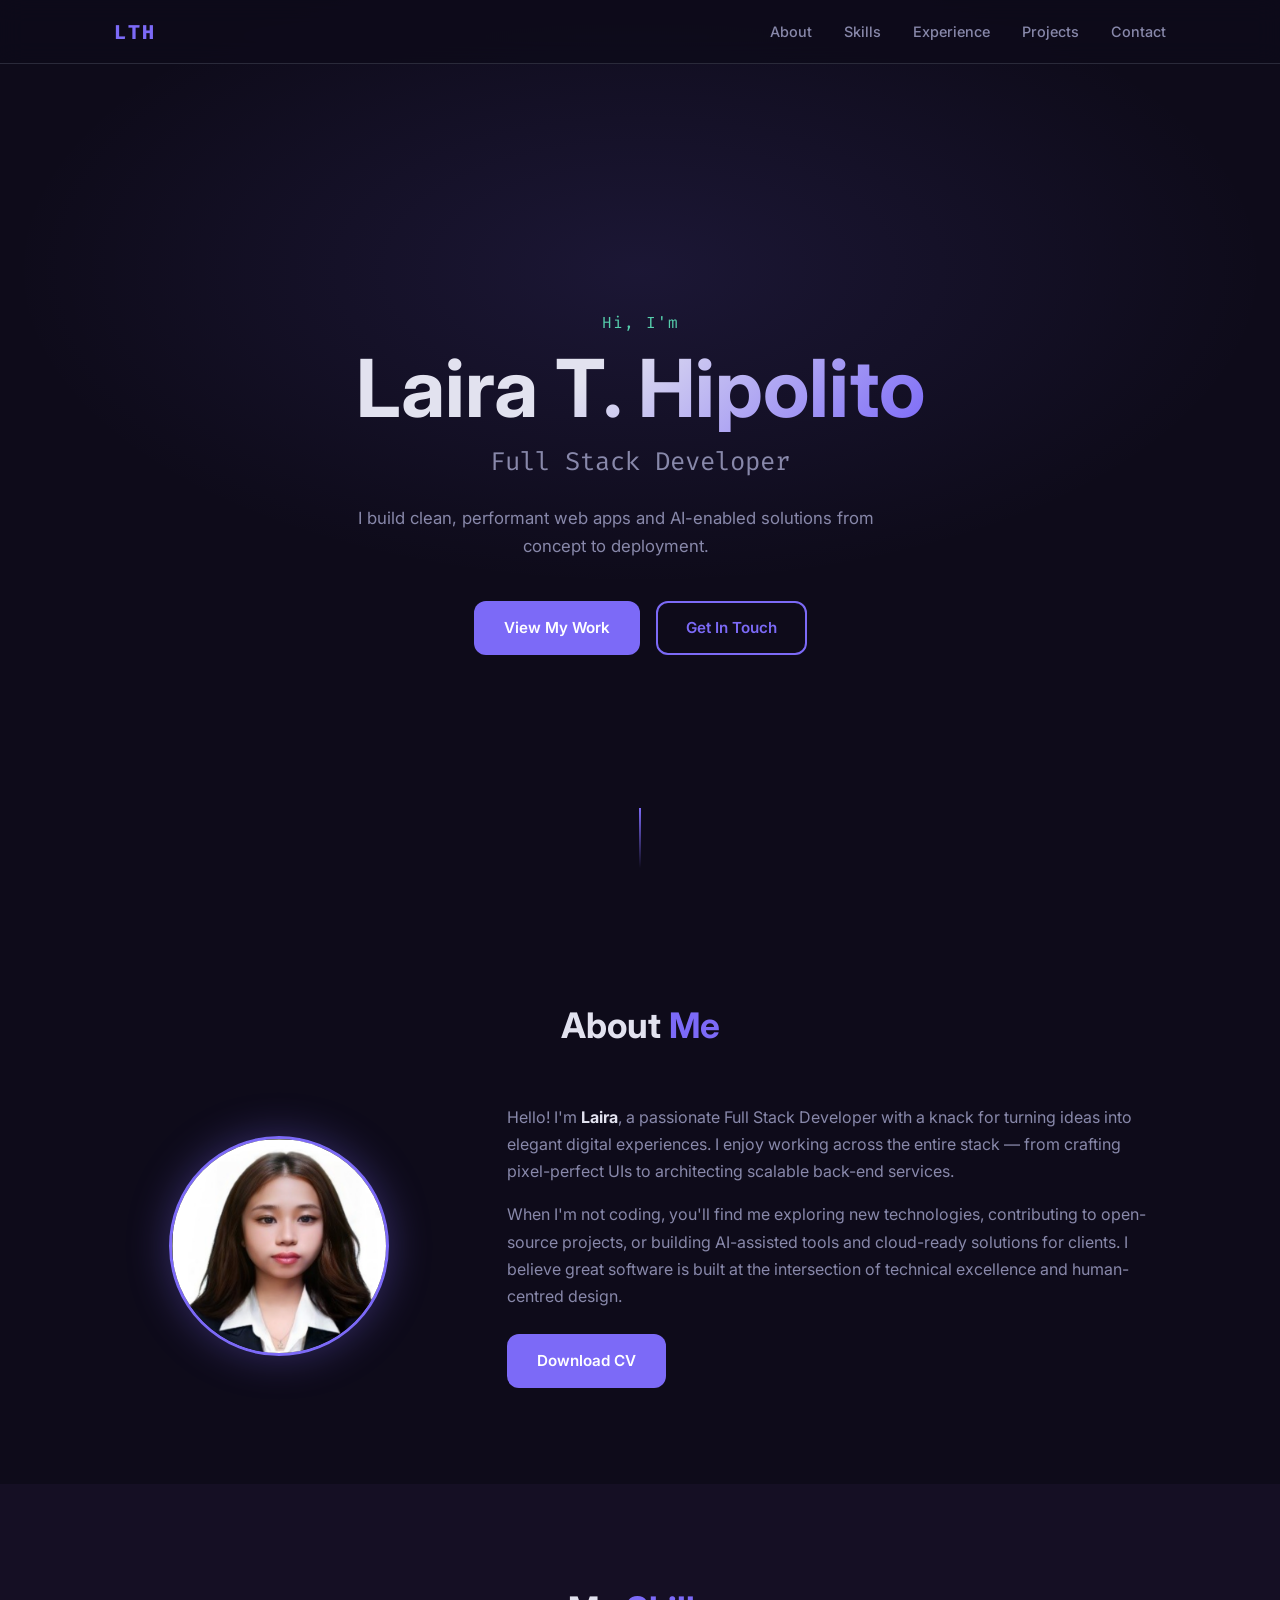
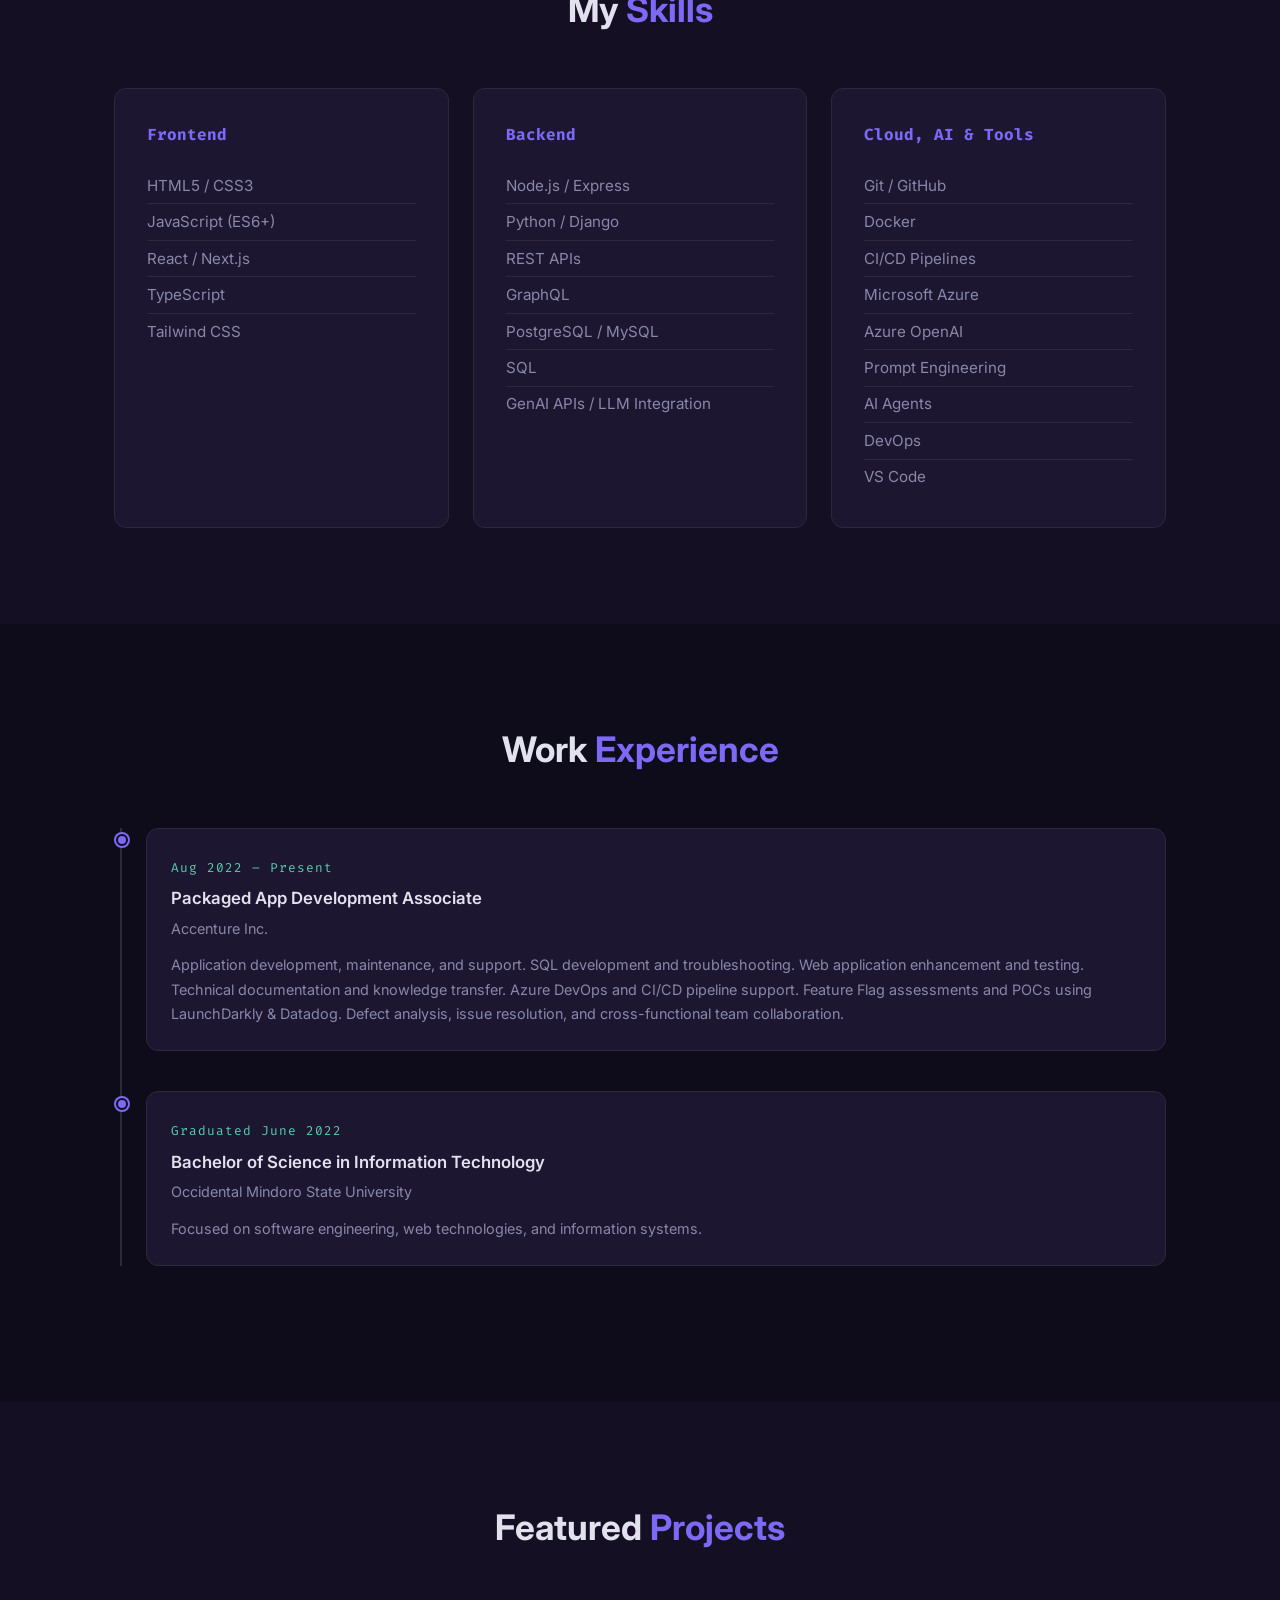
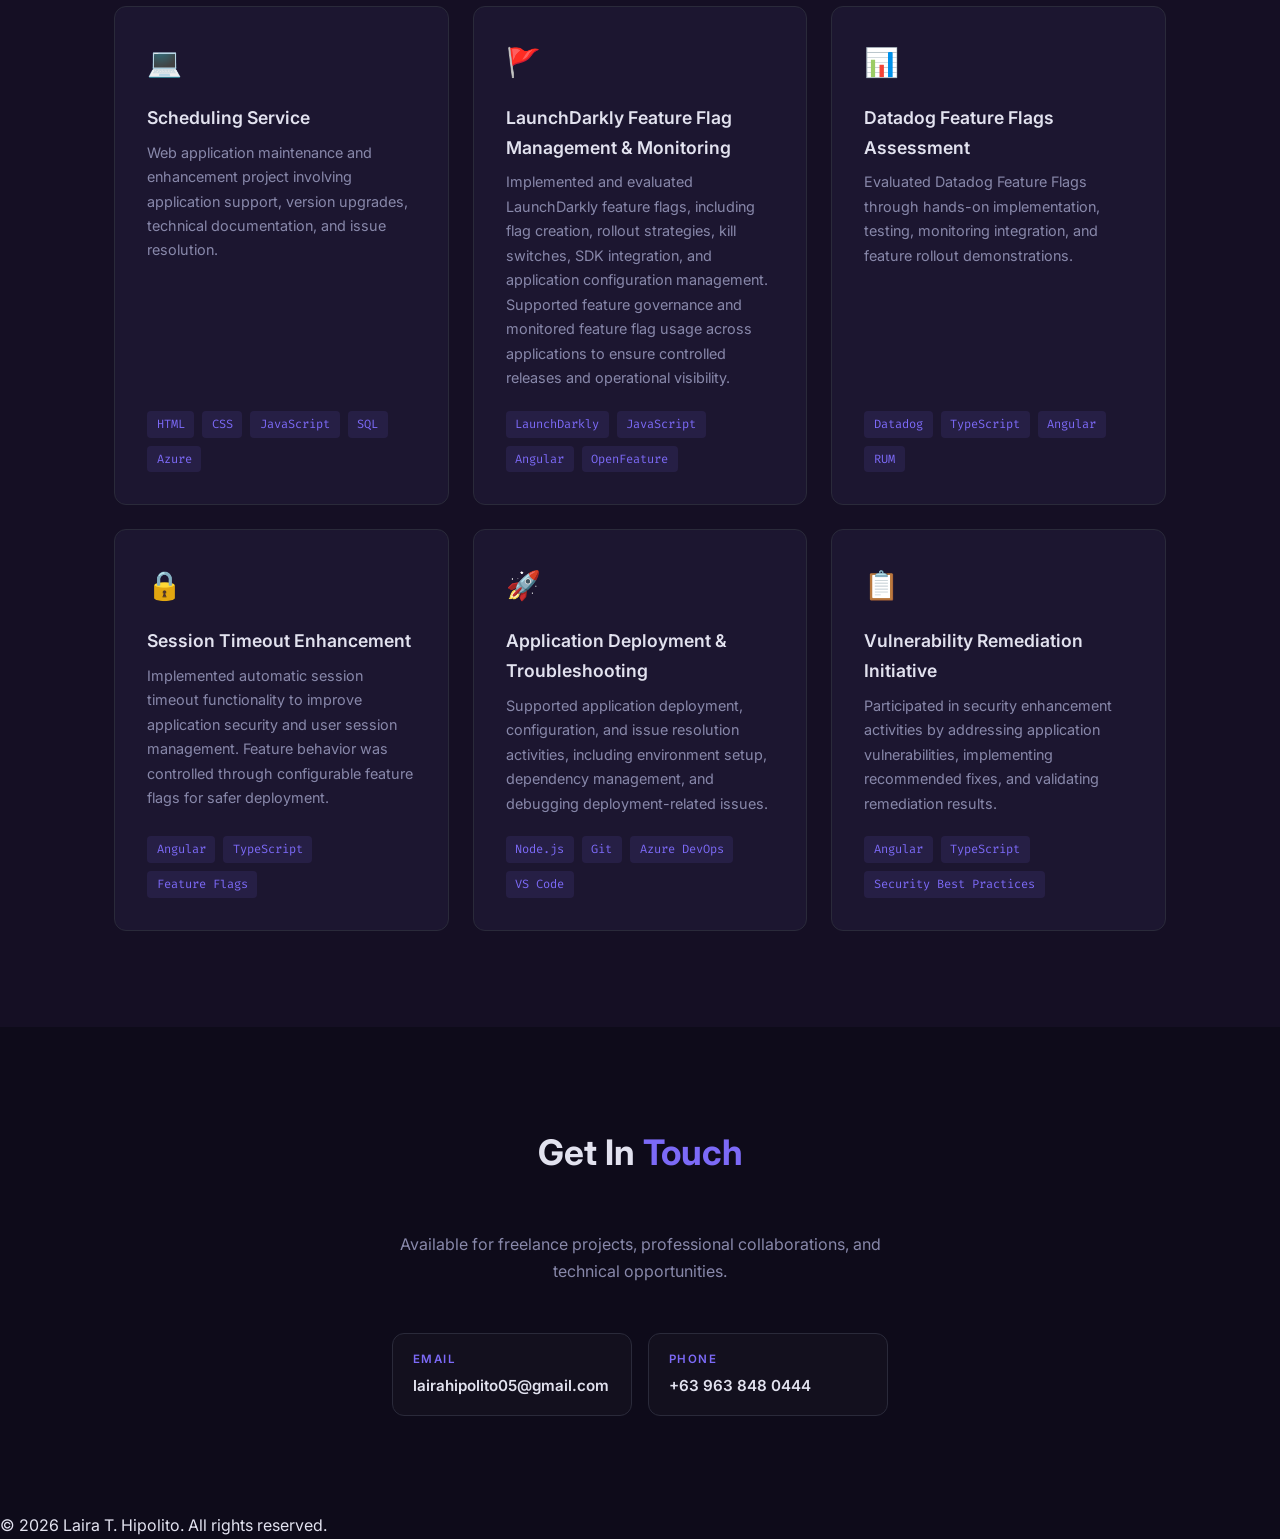
==== index.html @ b0da5ef1 "Initial portfolio website" ====
<!DOCTYPE html>

<html lang="en">

<head>

  <meta charset="UTF-8" />

  <meta name="viewport" content="width=device-width, initial-scale=1.0" />

  <meta name="description" content="Portfolio of Laira T. Hipolito – Full Stack Developer" />

  <title>Laira T. Hipolito | Full Stack Developer</title>

  <link rel="stylesheet" href="css/style.css" />

  <link rel="preconnect" href="https://fonts.googleapis.com" />

  <link rel="preconnect" href="https://fonts.gstatic.com" crossorigin />

  <link href="https://fonts.googleapis.com/css2?family=Inter:wght@300;400;500;600;700&family=Fira+Code:wght@400;500&display=swap" rel="stylesheet" />

</head>

<body>

 

  <!-- ── Navigation ── -->

  <nav class="nav" id="navbar">

    <div class="nav__container">

      <a class="nav__logo" href="#hero">LTH</a>

      <button class="nav__toggle" id="navToggle" aria-label="Toggle menu">

        <span></span><span></span><span></span>

      </button>

      <ul class="nav__links" id="navLinks">

        <li><a href="#about">About</a></li>

        <li><a href="#skills">Skills</a></li>

        <li><a href="#experience">Experience</a></li>

        <li><a href="#projects">Projects</a></li>

        <li><a href="#contact">Contact</a></li>

      </ul>

    </div>

  </nav>

 

  <!-- ── Hero ── -->

  <section class="hero" id="hero">

    <div class="hero__content">

      <p class="hero__greeting">Hi, I'm</p>

      <h1 class="hero__name">Laira T. Hipolito</h1>

      <h2 class="hero__title">Full Stack Developer</h2>

      <p class="hero__tagline">I build clean, performant web apps and AI-enabled solutions from concept to deployment.</p>

      <div class="hero__cta">

        <a href="#projects" class="btn btn--primary">View My Work</a>

        <a href="#contact" class="btn btn--outline">Get In Touch</a>

      </div>

    </div>

    <div class="hero__scroll" aria-hidden="true">

      <div class="hero__scroll-line"></div>

    </div>

  </section>

 

  <!-- ── About ── -->

  <section class="section" id="about">

    <div class="container">

      <h2 class="section__title">About <span>Me</span></h2>

      <div class="about__grid">

        <div class="about__image-wrap">

          <img src="images/profile.png" alt="Laira T. Hipolito" class="about__photo" />

        </div>

        <div class="about__text">

          <p>

            Hello! I'm <strong>Laira</strong>, a passionate Full Stack Developer with a knack for

            turning ideas into elegant digital experiences. I enjoy working across the entire

            stack — from crafting pixel-perfect UIs to architecting scalable back-end services.

          </p>

          <p>

            When I'm not coding, you'll find me exploring new technologies, contributing to

            open-source projects, or building AI-assisted tools and cloud-ready solutions for clients.

            I believe great software is built at the intersection of technical excellence and

            human-centred design.

          </p>

          <a href="cv.html" target="_blank" rel="noopener" class="btn btn--primary">Download CV</a>

        </div>

      </div>

    </div>

  </section>

 

  <!-- ── Skills ── -->

  <section class="section section--alt" id="skills">

    <div class="container">

      <h2 class="section__title">My <span>Skills</span></h2>

      <div class="skills__grid">

 

        <div class="skill-card">

          <h3 class="skill-card__category">Frontend</h3>

          <ul class="skill-card__list">

            <li>HTML5 / CSS3</li>

            <li>JavaScript (ES6+)</li>

            <li>React / Next.js</li>

            <li>TypeScript</li>

            <li>Tailwind CSS</li>

          </ul>

        </div>

 

        <div class="skill-card">

          <h3 class="skill-card__category">Backend</h3>

          <ul class="skill-card__list">

            <li>Node.js / Express</li>

            <li>Python / Django</li>

            <li>REST APIs</li>

            <li>GraphQL</li>

            <li>PostgreSQL / MySQL</li>

            <li>SQL</li>

            <li>GenAI APIs / LLM Integration</li>

          </ul>

        </div>

 

        <div class="skill-card">

          <h3 class="skill-card__category">Cloud, AI &amp; Tools</h3>

          <ul class="skill-card__list">

            <li>Git / GitHub</li>

            <li>Docker</li>

            <li>CI/CD Pipelines</li>

            <li>Microsoft Azure</li>

            <li>Azure OpenAI</li>

            <li>Prompt Engineering</li>

            <li>AI Agents</li>

            <li>DevOps</li>

            <li>VS Code</li>

          </ul>

        </div>

 

      </div>

    </div>

  </section>

 

  <!-- ── Experience ── -->

  <section class="section" id="experience">

    <div class="container">

      <h2 class="section__title">Work <span>Experience</span></h2>

      <div class="timeline">

 

        <div class="timeline__item">

          <div class="timeline__dot"></div>

          <div class="timeline__card">

            <span class="timeline__date">Aug 2022 – Present</span>

            <h3 class="timeline__role">Packaged App Development Associate</h3>

            <p class="timeline__company">Accenture Inc.</p>

            <p class="timeline__desc">

              Application development, maintenance, and support. SQL development and troubleshooting.

              Web application enhancement and testing. Technical documentation and knowledge transfer.

              Azure DevOps and CI/CD pipeline support. Feature Flag assessments and POCs using

              LaunchDarkly &amp; Datadog. Defect analysis, issue resolution, and cross-functional

              team collaboration.

            </p>

          </div>

        </div>

 

        <div class="timeline__item">

          <div class="timeline__dot"></div>

          <div class="timeline__card">

            <span class="timeline__date">Graduated June 2022</span>

            <h3 class="timeline__role">Bachelor of Science in Information Technology</h3>

            <p class="timeline__company">Occidental Mindoro State University</p>

            <p class="timeline__desc">

              Focused on software engineering, web technologies, and information systems.

            </p>

          </div>

        </div>

 

      </div>

    </div>

  </section>

 

  <!-- ── Projects ── -->

  <section class="section section--alt" id="projects">

    <div class="container">

      <h2 class="section__title">Featured <span>Projects</span></h2>

      <div class="projects__grid">

 

        <article class="project-card">

          <div class="project-card__header">

            <span class="project-card__icon">&#128187;</span>

          </div>

          <h3 class="project-card__title">Scheduling Service</h3>

          <p class="project-card__desc">

            Web application maintenance and enhancement project involving application support,

            version upgrades, technical documentation, and issue resolution.

          </p>

          <ul class="project-card__tags">

            <li>HTML</li><li>CSS</li><li>JavaScript</li><li>SQL</li><li>Azure</li>

          </ul>

        </article>

 

        <article class="project-card">

          <div class="project-card__header">

            <span class="project-card__icon">&#128681;</span>

          </div>

          <h3 class="project-card__title">LaunchDarkly Feature Flag Management &amp; Monitoring</h3>

          <p class="project-card__desc">

            Implemented and evaluated LaunchDarkly feature flags, including flag creation, rollout

            strategies, kill switches, SDK integration, and application configuration management.

            Supported feature governance and monitored feature flag usage across applications to

            ensure controlled releases and operational visibility.

          </p>

          <ul class="project-card__tags">

            <li>LaunchDarkly</li><li>JavaScript</li><li>Angular</li><li>OpenFeature</li>

          </ul>

        </article>

 

        <article class="project-card">

          <div class="project-card__header">

            <span class="project-card__icon">&#128202;</span>

          </div>

          <h3 class="project-card__title">Datadog Feature Flags Assessment</h3>

          <p class="project-card__desc">

            Evaluated Datadog Feature Flags through hands-on implementation, testing, monitoring

            integration, and feature rollout demonstrations.

          </p>

          <ul class="project-card__tags">

            <li>Datadog</li><li>TypeScript</li><li>Angular</li><li>RUM</li>

          </ul>

        </article>

 

        <article class="project-card">

          <div class="project-card__header">

            <span class="project-card__icon">&#128274;</span>

          </div>

          <h3 class="project-card__title">Session Timeout Enhancement</h3>

          <p class="project-card__desc">

            Implemented automatic session timeout functionality to improve application security

            and user session management. Feature behavior was controlled through configurable

            feature flags for safer deployment.

          </p>

          <ul class="project-card__tags">

            <li>Angular</li><li>TypeScript</li><li>Feature Flags</li>

          </ul>

        </article>

 

        <article class="project-card">

          <div class="project-card__header">

            <span class="project-card__icon">&#128640;</span>

          </div>

          <h3 class="project-card__title">Application Deployment &amp; Troubleshooting</h3>

          <p class="project-card__desc">

            Supported application deployment, configuration, and issue resolution activities,

            including environment setup, dependency management, and debugging deployment-related issues.

          </p>

          <ul class="project-card__tags">

            <li>Node.js</li><li>Git</li><li>Azure DevOps</li><li>VS Code</li>

          </ul>

        </article>

 

        <article class="project-card">

          <div class="project-card__header">

            <span class="project-card__icon">&#128203;</span>

          </div>

          <h3 class="project-card__title">Vulnerability Remediation Initiative</h3>

          <p class="project-card__desc">

            Participated in security enhancement activities by addressing application vulnerabilities,

            implementing recommended fixes, and validating remediation results.

          </p>

          <ul class="project-card__tags">

            <li>Angular</li><li>TypeScript</li><li>Security Best Practices</li>

          </ul>

        </article>

 

      </div>

    </div>

  </section>

 

  <!-- ── Contact ── -->

  <section class="section" id="contact">

    <div class="container">

      <h2 class="section__title">Get In <span>Touch</span></h2>

      <p class="contact__subtitle">

        Available for freelance projects, professional collaborations, and technical opportunities.

      </p>

      <div class="contact__social">

        <a href="mailto:lairahipolito05@gmail.com" class="social-link">
          <span class="social-link__label">Email</span>
          <span class="social-link__value">lairahipolito05@gmail.com</span>
        </a>

        <a href="tel:+639638480444" class="social-link">
          <span class="social-link__label">Phone</span>
          <span class="social-link__value">+63 963 848 0444</span>
        </a>

      </div>

    </div>

  </section>

 

  <!-- ── Footer ── -->

  <footer class="footer">

    <p>&copy; <span id="year"></span> Laira T. Hipolito. All rights reserved.</p>

  </footer>

 

  <script src="js/main.js"></script>

</body>

</html>
---- css/style.css ----
/* ── Reset & Variables ── */

*, *::before, *::after { box-sizing: border-box; margin: 0; padding: 0; }

 

:root {

  --clr-bg:        #0e0b1a;

  --clr-bg-alt:    #150f24;

  --clr-surface:   #1c1630;

  --clr-border:    #2a2a3a;

  --clr-accent:    #7c6af7;

  --clr-accent-2:  #56cfad;

  --clr-text:      #e2e2ef;

  --clr-muted:     #8888aa;

  --font-sans:     'Inter', sans-serif;

  --font-mono:     'Fira Code', monospace;

  --nav-h:         64px;

  --radius:        12px;

  --transition:    0.25s ease;

}

 

html { scroll-behavior: smooth; }

 

body {

  background: var(--clr-bg);

  color: var(--clr-text);

  font-family: var(--font-sans);

  font-size: 1rem;

  line-height: 1.7;

  -webkit-font-smoothing: antialiased;

}

 

a { color: inherit; text-decoration: none; }

ul { list-style: none; }

img { display: block; max-width: 100%; }

 

/* ── Utility ── */

.container {

  max-width: 1100px;

  margin-inline: auto;

  padding-inline: 1.5rem;

}

 

.section {

  padding-block: 6rem;

}

 

.section--alt {

  background: var(--clr-bg-alt);

}

 

.section__title {

  font-size: clamp(1.6rem, 4vw, 2.2rem);

  font-weight: 700;

  text-align: center;

  margin-bottom: 3rem;

}

 

.section__title span {

  color: var(--clr-accent);

}

 

/* ── Buttons ── */

.btn {

  display: inline-block;

  padding: 0.75rem 1.75rem;

  border-radius: var(--radius);

  font-size: 0.95rem;

  font-weight: 600;

  cursor: pointer;

  transition: transform var(--transition), box-shadow var(--transition), background var(--transition);

  border: 2px solid transparent;

}

 

.btn--primary {

  background: var(--clr-accent);

  color: #fff;

}

 

.btn--primary:hover {

  background: #6a59e0;

  transform: translateY(-2px);

  box-shadow: 0 8px 24px rgba(124, 106, 247, 0.35);

}

 

.btn--outline {

  border-color: var(--clr-accent);

  color: var(--clr-accent);

}

 

.btn--outline:hover {

  background: var(--clr-accent);

  color: #fff;

  transform: translateY(-2px);

}

 

.btn--full { width: 100%; text-align: center; }

 

/* ── Navigation ── */

.nav {

  position: fixed;

  top: 0; left: 0; right: 0;

  height: var(--nav-h);

  background: rgba(14, 11, 26, 0.85);

  backdrop-filter: blur(12px);

  border-bottom: 1px solid var(--clr-border);

  z-index: 1000;

  transition: box-shadow var(--transition);

}

 

.nav.scrolled {

  box-shadow: 0 4px 24px rgba(0,0,0,0.4);

}

 

.nav__container {

  max-width: 1100px;

  margin-inline: auto;

  padding-inline: 1.5rem;

  height: 100%;

  display: flex;

  align-items: center;

  justify-content: space-between;

}

 

.nav__logo {

  font-family: var(--font-mono);

  font-size: 1.25rem;

  font-weight: 700;

  color: var(--clr-accent);

  letter-spacing: 2px;

}

 

.nav__links {

  display: flex;

  gap: 2rem;

}

 

.nav__links a {

  font-size: 0.9rem;

  font-weight: 500;

  color: var(--clr-muted);

  transition: color var(--transition);

  position: relative;

}

 

.nav__links a::after {

  content: '';

  position: absolute;

  bottom: -4px; left: 0;

  width: 0; height: 2px;

  background: var(--clr-accent);

  transition: width var(--transition);

}

 

.nav__links a:hover { color: var(--clr-text); }

.nav__links a:hover::after { width: 100%; }

 

/* Hamburger */

.nav__toggle {

  display: none;

  flex-direction: column;

  gap: 5px;

  background: none;

  border: none;

  cursor: pointer;

  padding: 4px;

}

 

.nav__toggle span {

  display: block;

  width: 24px;

  height: 2px;

  background: var(--clr-text);

  border-radius: 2px;

  transition: transform var(--transition), opacity var(--transition);

}

 

/* ── Hero ── */

.hero {

  min-height: 100vh;

  display: flex;

  flex-direction: column;

  align-items: center;

  justify-content: center;

  text-align: center;

  padding-top: var(--nav-h);

  padding-inline: 1.5rem;

  background:

    radial-gradient(ellipse 70% 50% at 50% 30%, rgba(124,106,247,0.12) 0%, transparent 70%),

    var(--clr-bg);

  position: relative;

}

 

.hero__greeting {

  font-family: var(--font-mono);

  color: var(--clr-accent-2);

  font-size: 1rem;

  margin-bottom: 0.5rem;

  letter-spacing: 1px;

}

 

.hero__name {

  font-size: clamp(2.5rem, 8vw, 5rem);

  font-weight: 700;

  line-height: 1.1;

  background: linear-gradient(135deg, var(--clr-text) 40%, var(--clr-accent));

  -webkit-background-clip: text;

  -webkit-text-fill-color: transparent;

  background-clip: text;

  margin-bottom: 0.5rem;

}

 

.hero__title {

  font-size: clamp(1.1rem, 3vw, 1.6rem);

  color: var(--clr-muted);

  font-weight: 400;

  font-family: var(--font-mono);

  margin-bottom: 1.25rem;

}

 

.hero__tagline {

  max-width: 520px;

  color: var(--clr-muted);

  font-size: 1.05rem;

  margin-bottom: 2.5rem;

}

 

.hero__cta {

  display: flex;

  gap: 1rem;

  flex-wrap: wrap;

  justify-content: center;

}

 

.hero__scroll {

  position: absolute;

  bottom: 2rem;

  left: 50%;

  transform: translateX(-50%);

  display: flex;

  flex-direction: column;

  align-items: center;

}

 

.hero__scroll-line {

  width: 2px;

  height: 60px;

  background: linear-gradient(to bottom, var(--clr-accent), transparent);

  animation: scrollPulse 1.8s ease-in-out infinite;

}

 

@keyframes scrollPulse {

  0%, 100% { opacity: 0.3; transform: scaleY(0.8); }

  50%       { opacity: 1;   transform: scaleY(1); }

}

 

/* ── About ── */

.about__grid {

  display: grid;

  grid-template-columns: 1fr 2fr;

  gap: 4rem;

  align-items: center;

}

 

.about__image-wrap {

  display: flex;

  justify-content: center;

}

 

.about__avatar {

  width: 200px;

  height: 200px;

  border-radius: 50%;

  background: linear-gradient(135deg, var(--clr-accent), var(--clr-accent-2));

  display: flex;

  align-items: center;

  justify-content: center;

  font-family: var(--font-mono);

  font-size: 2rem;

  font-weight: 700;

  color: #fff;

  flex-shrink: 0;

  box-shadow: 0 0 40px rgba(124,106,247,0.3);

}

 

.about__photo {

  width: 220px;

  height: 220px;

  border-radius: 50%;

  object-fit: cover;

  object-position: top center;

  border: 3px solid var(--clr-accent);

  box-shadow: 0 0 40px rgba(124,106,247,0.35);

  flex-shrink: 0;

}

 

.about__text p {

  color: var(--clr-muted);

  margin-bottom: 1rem;

}

 

.about__text strong { color: var(--clr-text); }

 

.about__text .btn {

  margin-top: 0.5rem;

}

 

/* ── Skills ── */

.skills__grid {

  display: grid;

  grid-template-columns: repeat(auto-fit, minmax(240px, 1fr));

  gap: 1.5rem;

}

 

.skill-card {

  background: var(--clr-surface);

  border: 1px solid var(--clr-border);

  border-radius: var(--radius);

  padding: 2rem;

  transition: transform var(--transition), box-shadow var(--transition), border-color var(--transition);

}

 

.skill-card:hover {

  transform: translateY(-4px);

  box-shadow: 0 12px 32px rgba(124,106,247,0.15);

  border-color: var(--clr-accent);

}

 

.skill-card__category {

  font-size: 1rem;

  font-weight: 700;

  color: var(--clr-accent);

  margin-bottom: 1.25rem;

  font-family: var(--font-mono);

}

 

.skill-card__list li {

  color: var(--clr-muted);

  font-size: 0.95rem;

  padding-block: 0.3rem;

  border-bottom: 1px solid var(--clr-border);

  transition: color var(--transition);

}

 

.skill-card__list li:last-child { border-bottom: none; }

.skill-card__list li:hover { color: var(--clr-text); }

 

/* ── Timeline (Experience) ── */

.timeline {

  position: relative;

  padding-left: 2rem;

}

 

.timeline::before {

  content: '';

  position: absolute;

  left: 6px; top: 0; bottom: 0;

  width: 2px;

  background: var(--clr-border);

}

 

.timeline__item {

  position: relative;

  margin-bottom: 2.5rem;

}

 

.timeline__dot {

  position: absolute;

  left: calc(-2rem + 2px);

  top: 0.4rem;

  width: 12px;

  height: 12px;

  border-radius: 50%;

  background: var(--clr-accent);

  border: 2px solid var(--clr-bg);

  box-shadow: 0 0 0 2px var(--clr-accent);

}

 

.timeline__card {

  background: var(--clr-surface);

  border: 1px solid var(--clr-border);

  border-radius: var(--radius);

  padding: 1.5rem;

  transition: border-color var(--transition);

}

 

.timeline__card:hover { border-color: var(--clr-accent); }

 

.timeline__date {

  font-family: var(--font-mono);

  font-size: 0.8rem;

  color: var(--clr-accent-2);

  letter-spacing: 1px;

}

 

.timeline__role {

  font-size: 1.05rem;

  font-weight: 600;

  margin-block: 0.25rem;

}

 

.timeline__company {

  font-size: 0.9rem;

  color: var(--clr-muted);

  margin-bottom: 0.75rem;

}

 

.timeline__desc {

  font-size: 0.9rem;

  color: var(--clr-muted);

}

 

/* ── Projects ── */

.projects__grid {

  display: grid;

  grid-template-columns: repeat(auto-fit, minmax(300px, 1fr));

  gap: 1.5rem;

}

 

.project-card {

  background: var(--clr-surface);

  border: 1px solid var(--clr-border);

  border-radius: var(--radius);

  padding: 2rem;

  display: flex;

  flex-direction: column;

  transition: transform var(--transition), box-shadow var(--transition), border-color var(--transition);

}

 

.project-card:hover {

  transform: translateY(-4px);

  box-shadow: 0 12px 32px rgba(124,106,247,0.15);

  border-color: var(--clr-accent);

}

 

.project-card__header {

  display: flex;

  align-items: center;

  justify-content: space-between;

  margin-bottom: 1rem;

}

 

.project-card__icon {

  font-size: 1.75rem;

}

 

.project-card__links {

  display: flex;

  gap: 1rem;

}

 

.project-card__links a {

  font-size: 0.8rem;

  font-weight: 600;

  color: var(--clr-muted);

  border: 1px solid var(--clr-border);

  padding: 0.2rem 0.6rem;

  border-radius: 6px;

  transition: color var(--transition), border-color var(--transition);

}

 

.project-card__links a:hover {

  color: var(--clr-accent);

  border-color: var(--clr-accent);

}

 

.project-card__title {

  font-size: 1.1rem;

  font-weight: 600;

  margin-bottom: 0.5rem;

}

 

.project-card__desc {

  font-size: 0.9rem;

  color: var(--clr-muted);

  flex: 1;

  margin-bottom: 1.25rem;

}

 

.project-card__tags {

  display: flex;

  flex-wrap: wrap;

  gap: 0.5rem;

}

 

.project-card__tags li {

  font-family: var(--font-mono);

  font-size: 0.75rem;

  color: var(--clr-accent);

  background: rgba(124,106,247,0.1);

  padding: 0.2rem 0.6rem;

  border-radius: 4px;

}

 

/* ── Contact ── */

.contact__subtitle {

  text-align: center;

  color: var(--clr-muted);

  max-width: 500px;

  margin-inline: auto;

  margin-bottom: 3rem;

}

 

.contact__form {

  max-width: 700px;

  margin-inline: auto;

}

 

.form__row {

  display: grid;

  grid-template-columns: 1fr 1fr;

  gap: 1rem;

}

 

.form__group {

  display: flex;

  flex-direction: column;

  margin-bottom: 1.25rem;

}

 

.form__group label {

  font-size: 0.85rem;

  font-weight: 600;

  color: var(--clr-muted);

  margin-bottom: 0.4rem;

  letter-spacing: 0.5px;

}

 

.form__group input,

.form__group textarea {

  background: var(--clr-surface);

  border: 1px solid var(--clr-border);

  border-radius: var(--radius);

  padding: 0.75rem 1rem;

  font-size: 0.95rem;

  color: var(--clr-text);

  font-family: var(--font-sans);

  transition: border-color var(--transition), box-shadow var(--transition);

  outline: none;

}

 

.form__group input::placeholder,

.form__group textarea::placeholder { color: var(--clr-muted); }

 

.form__group input:focus,

.form__group textarea:focus {

  border-color: var(--clr-accent);

  box-shadow: 0 0 0 3px rgba(124,106,247,0.15);

}

 

.form__group textarea { resize: vertical; min-height: 120px; }

 

.form__status {

  text-align: center;

  margin-top: 1rem;

  font-size: 0.9rem;

  min-height: 1.5em;

}

 

.form__status.success { color: var(--clr-accent-2); }

.form__status.error   { color: #f87171; }

 

.contact__social {

  display: flex;

  justify-content: center;

  flex-wrap: wrap;

  gap: 1rem;

  margin-top: 3rem;

}



.social-link {

  display: flex;

  flex-direction: column;

  align-items: flex-start;

  min-width: 240px;

  font-size: 0.95rem;

  font-weight: 600;

  color: var(--clr-text);

  border: 1px solid var(--clr-border);

  padding: 1rem 1.25rem;

  border-radius: var(--radius);

  background: rgba(255,255,255,0.02);

  transition: color var(--transition), border-color var(--transition), background var(--transition), transform var(--transition);

}



.social-link:hover {

  color: var(--clr-accent);

  border-color: var(--clr-accent);

  background: rgba(124,106,247,0.07);

  transform: translateY(-2px);

}



.social-link__label {

  font-size: 0.72rem;

  text-transform: uppercase;

  letter-spacing: 0.12em;

  color: var(--clr-accent);

  margin-bottom: 0.2rem;

}



.social-link__value {

  font-size: 0.95rem;

  color: inherit;

.footer {

  background: var(--clr-bg-alt);

  border-top: 1px solid var(--clr-border);

  text-align: center;

  padding: 1.5rem;

  font-size: 0.85rem;

  color: var(--clr-muted);

}

 

/* ── Responsive ── */

@media (max-width: 768px) {

  .nav__links {

    display: none;

    position: absolute;

    top: var(--nav-h);

    left: 0; right: 0;

    background: var(--clr-bg-alt);

    border-bottom: 1px solid var(--clr-border);

    flex-direction: column;

    padding: 1.5rem;

    gap: 1.25rem;

  }

 

  .nav__links.open { display: flex; }

 

  .nav__toggle { display: flex; }

 

  .about__grid {

    grid-template-columns: 1fr;

    gap: 2rem;

    text-align: center;

  }

 

  .form__row {

    grid-template-columns: 1fr;

  }

}

 

@media (max-width: 480px) {

  .hero__cta { flex-direction: column; align-items: center; }

  .timeline { padding-left: 1.5rem; }

}

 

/* ── Fade-in on scroll ── */

.fade-in {

  opacity: 0;

  transform: translateY(24px);

  transition: opacity 0.6s ease, transform 0.6s ease;

}

 

.fade-in.visible {

  opacity: 1;

  transform: translateY(0);

}
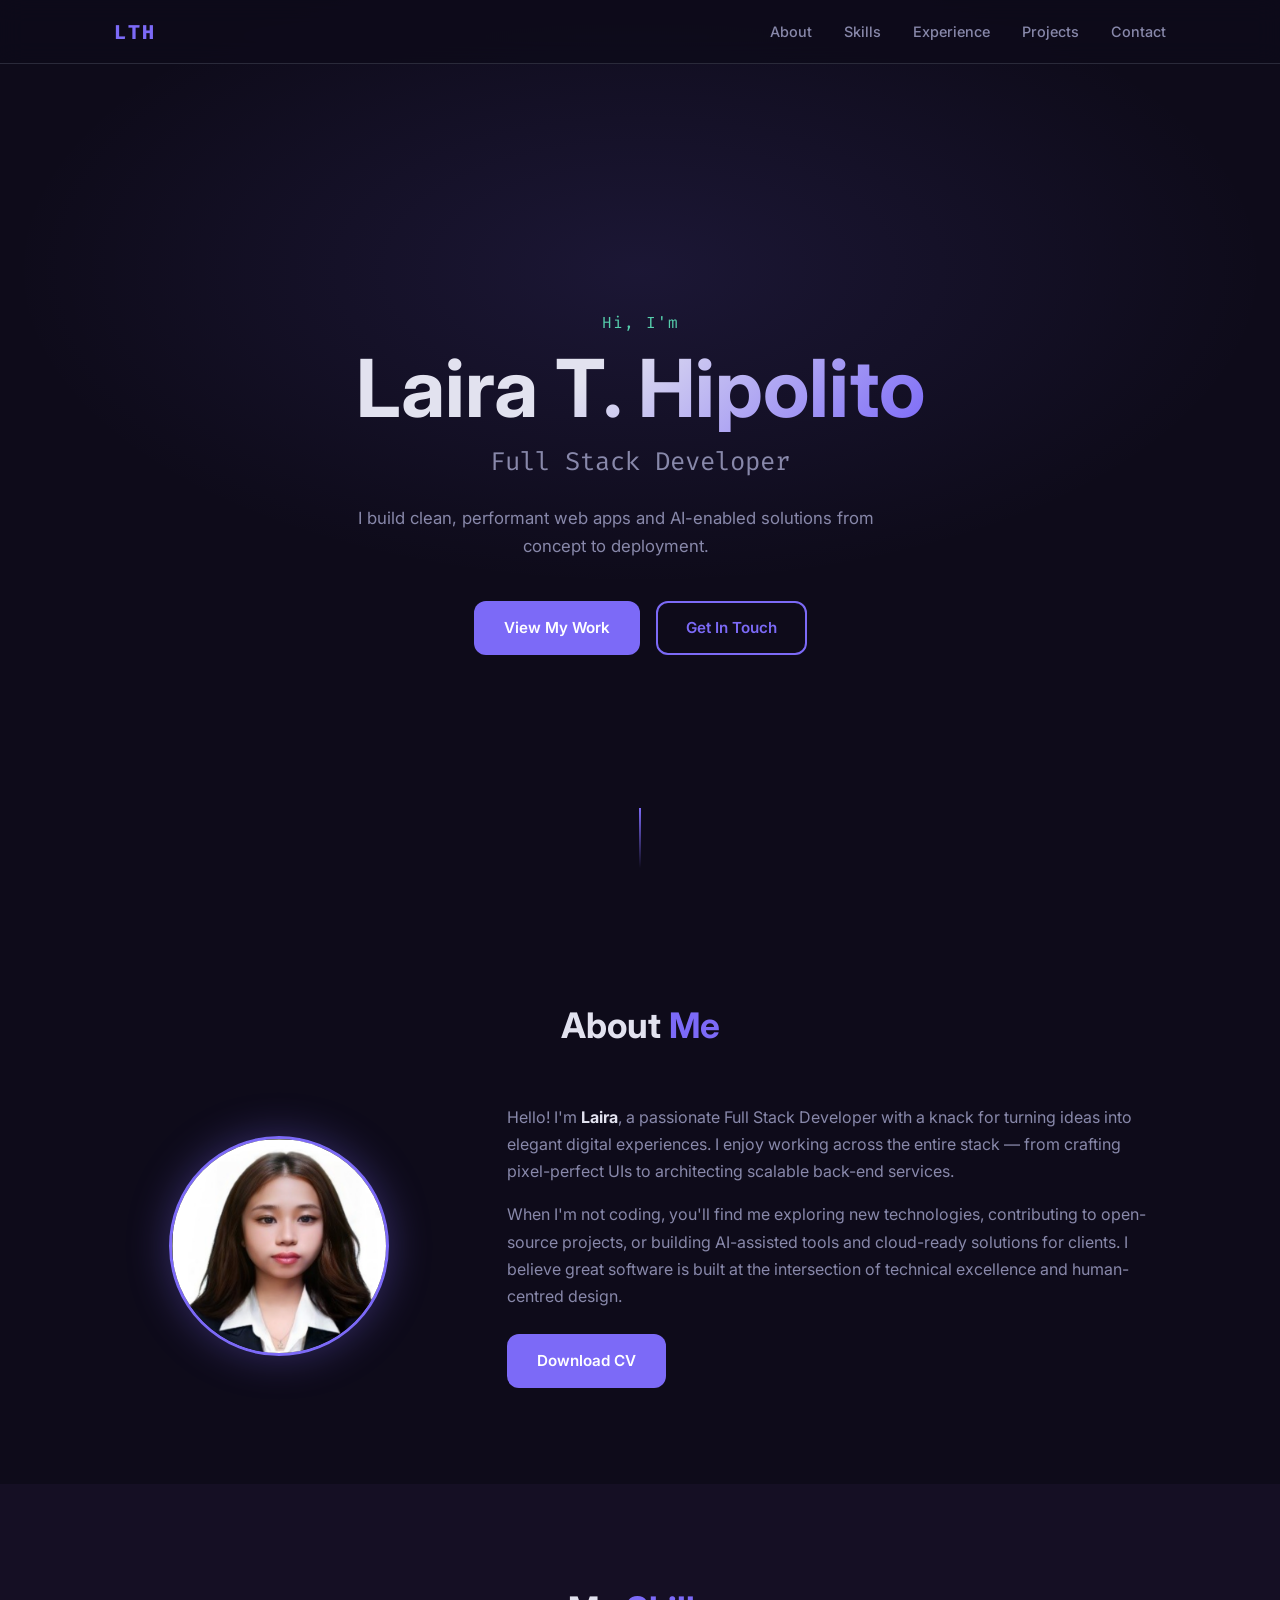
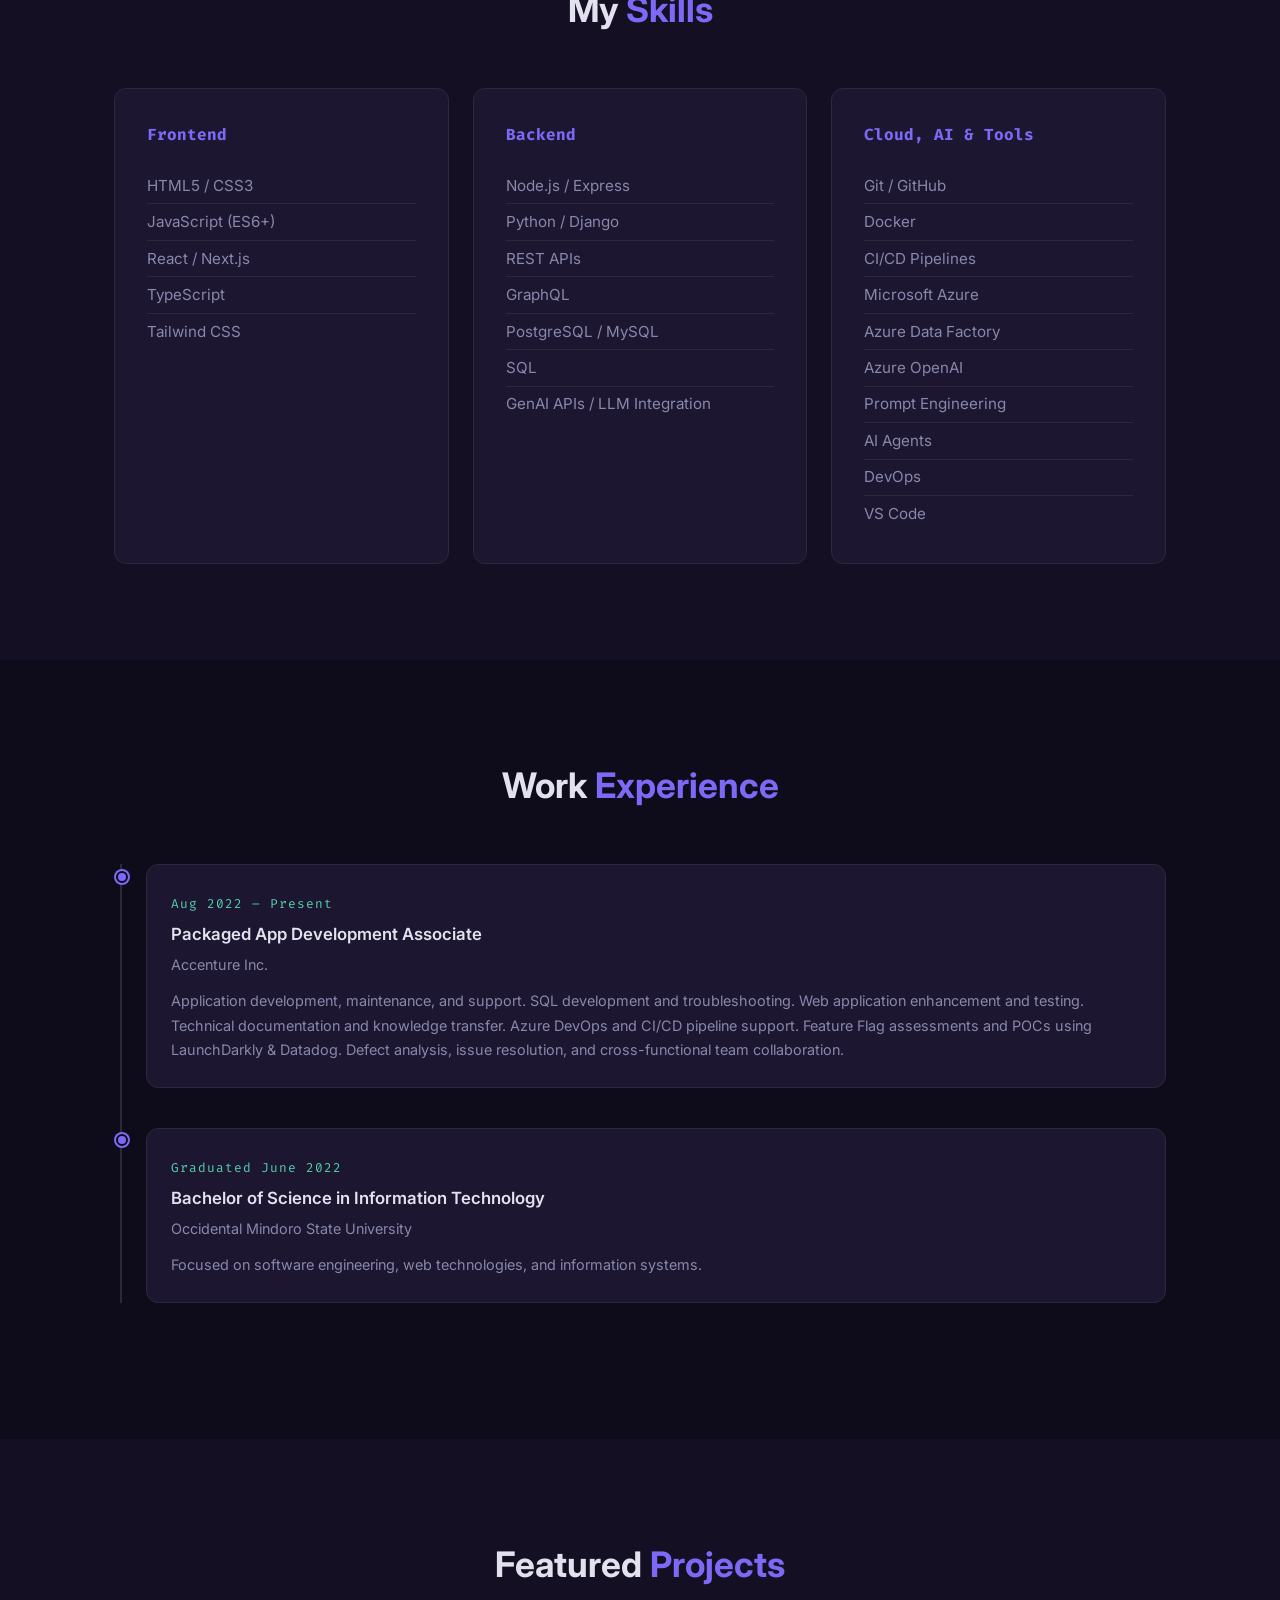
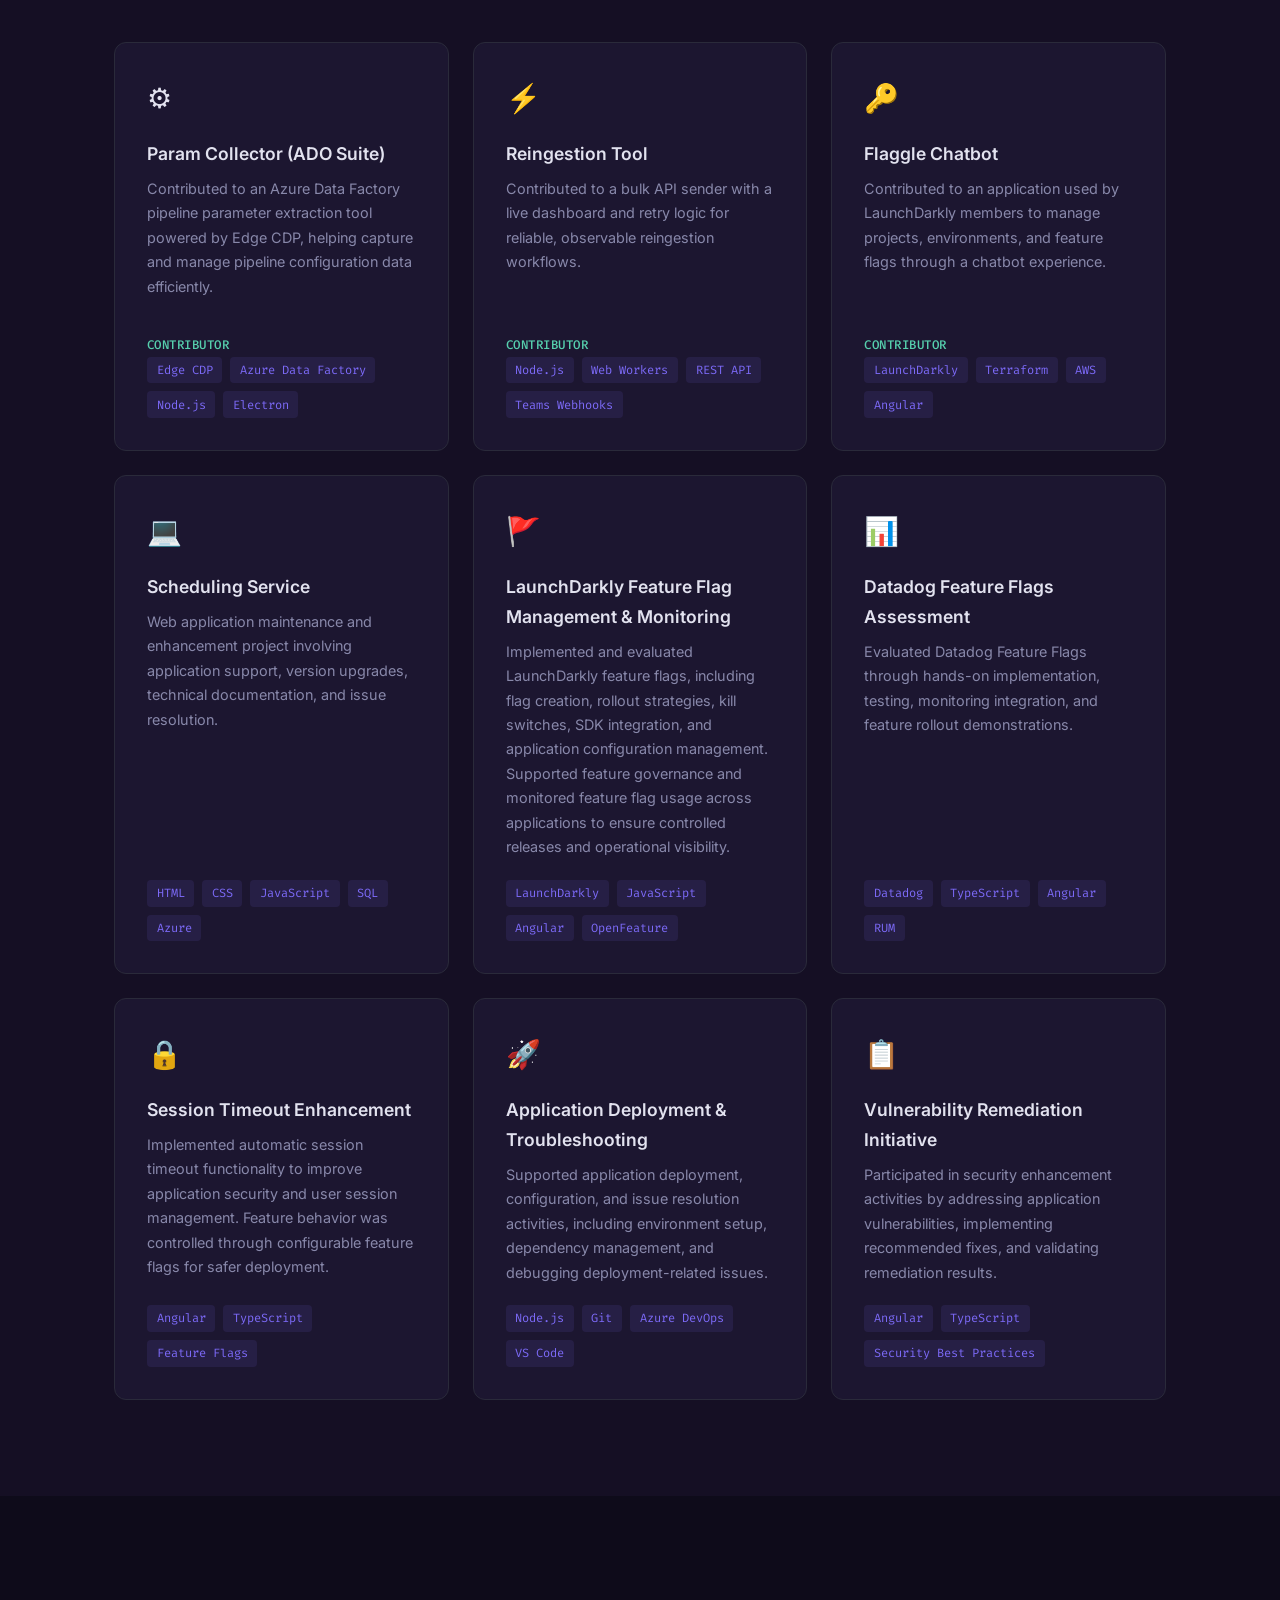
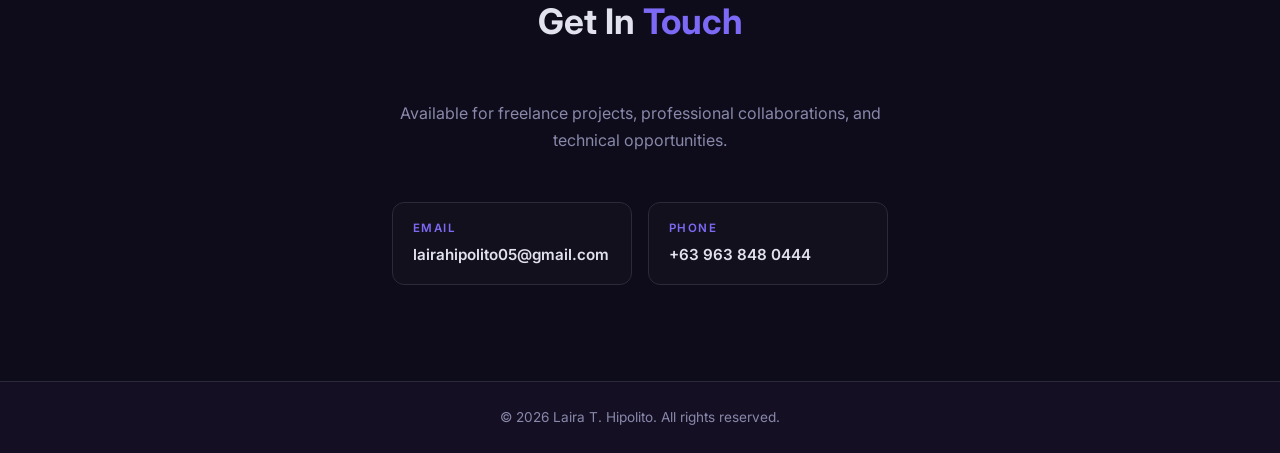
==== commit cd2f4dde: "Update portfolio projects and skills" ====
--- a/index.html
+++ b/index.html
@@ -220,6 +220,8 @@
 
             <li>Microsoft Azure</li>
 
+            <li>Azure Data Factory</li>
+
             <li>Azure OpenAI</li>
 
             <li>Prompt Engineering</li>
@@ -329,6 +331,90 @@
       <h2 class="section__title">Featured <span>Projects</span></h2>
 
       <div class="projects__grid">
+
+        <article class="project-card">
+
+          <div class="project-card__header">
+
+            <span class="project-card__icon">&#9881;</span>
+
+          </div>
+
+          <h3 class="project-card__title">Param Collector (ADO Suite)</h3>
+
+          <p class="project-card__desc">
+
+            Contributed to an Azure Data Factory pipeline parameter extraction tool powered by
+
+            Edge CDP, helping capture and manage pipeline configuration data efficiently.
+
+          </p>
+
+          <p class="project-card__role">Contributor</p>
+
+          <ul class="project-card__tags">
+
+            <li>Edge CDP</li><li>Azure Data Factory</li><li>Node.js</li><li>Electron</li>
+
+          </ul>
+
+        </article>
+
+        <article class="project-card">
+
+          <div class="project-card__header">
+
+            <span class="project-card__icon">&#9889;</span>
+
+          </div>
+
+          <h3 class="project-card__title">Reingestion Tool</h3>
+
+          <p class="project-card__desc">
+
+            Contributed to a bulk API sender with a live dashboard and retry logic for reliable,
+
+            observable reingestion workflows.
+
+          </p>
+
+          <p class="project-card__role">Contributor</p>
+
+          <ul class="project-card__tags">
+
+            <li>Node.js</li><li>Web Workers</li><li>REST API</li><li>Teams Webhooks</li>
+
+          </ul>
+
+        </article>
+
+        <article class="project-card">
+
+          <div class="project-card__header">
+
+            <span class="project-card__icon">&#128273;</span>
+
+          </div>
+
+          <h3 class="project-card__title">Flaggle Chatbot</h3>
+
+          <p class="project-card__desc">
+
+            Contributed to an application used by LaunchDarkly members to manage projects,
+
+            environments, and feature flags through a chatbot experience.
+
+          </p>
+
+          <p class="project-card__role">Contributor</p>
+
+          <ul class="project-card__tags">
+
+            <li>LaunchDarkly</li><li>Terraform</li><li>AWS</li><li>Angular</li>
+
+          </ul>
+
+        </article>
 
  
 
--- a/css/style.css
+++ b/css/style.css
@@ -950,6 +950,16 @@
 
 }
 
+.project-card__role {
+  color: var(--clr-accent-2);
+  font-family: var(--font-mono);
+  font-size: 0.78rem;
+  font-weight: 500;
+  letter-spacing: 0.04em;
+  margin-top: 1rem;
+  text-transform: uppercase;
+}
+
  
 
 .project-card__tags {
@@ -1199,6 +1209,7 @@
   font-size: 0.95rem;
 
   color: inherit;
+}
 
 .footer {
 
